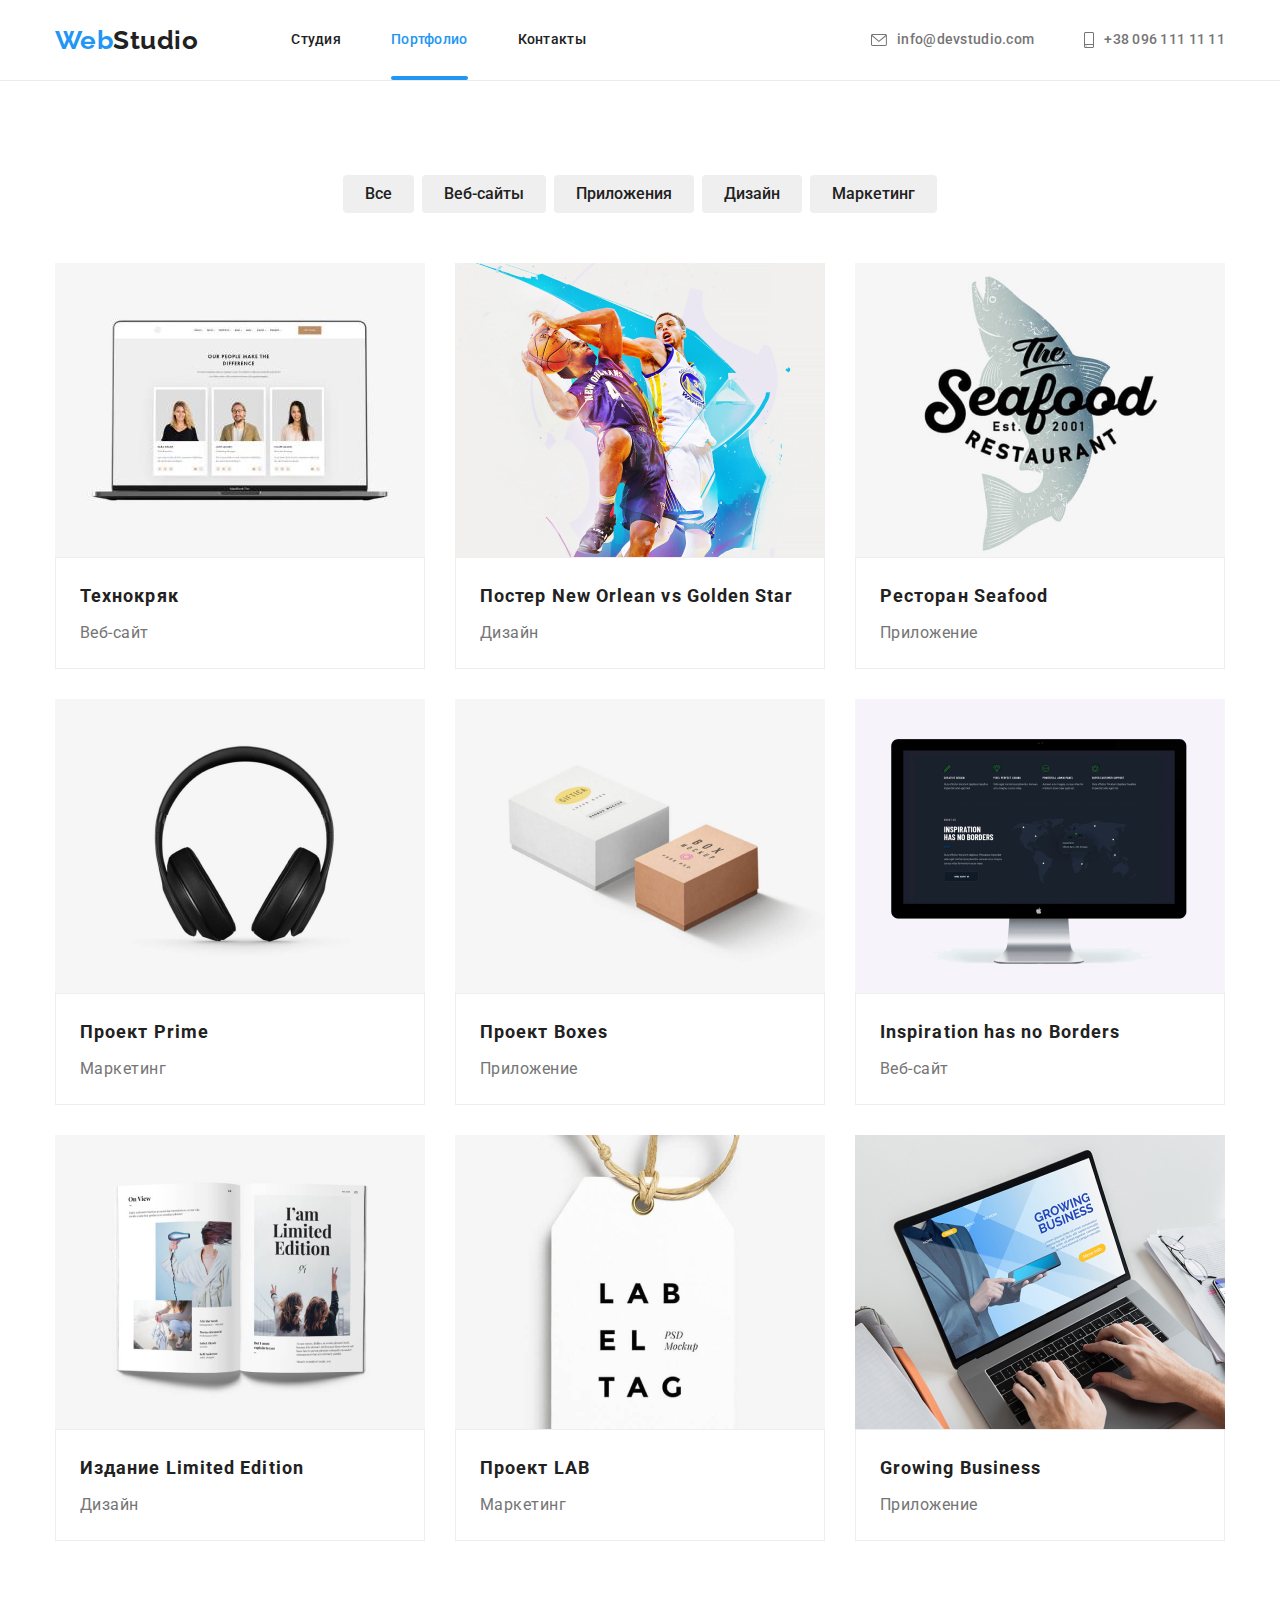
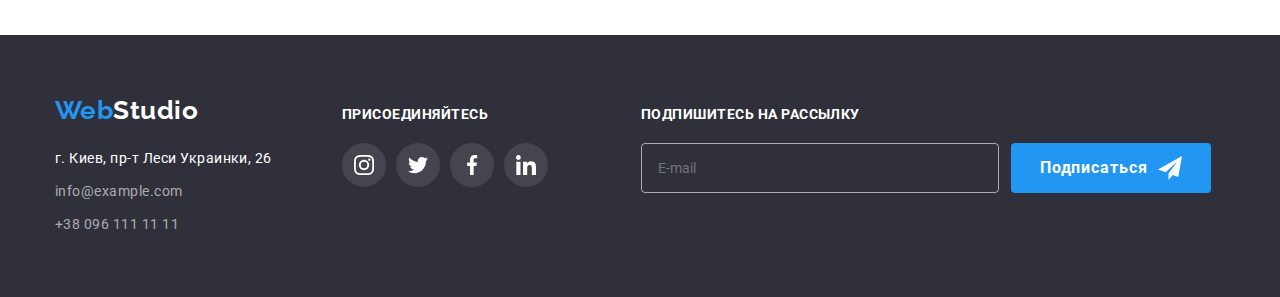
==== portfolio.html @ 16ad48b6 "Initial commit" ====
<!DOCTYPE html>
<html lang="ru">
  <head>
    <meta charset="UTF-8" />
    <meta http-equiv="X-UA-Compatible" content="IE=edge" />
    <meta name="viewport" content="width=device-width, initial-scale=1.0" />
    <link rel="preconnect" href="https://fonts.googleapis.com" />
    <link rel="preconnect" href="https://fonts.gstatic.com" crossorigin />
    <link
      href="https://fonts.googleapis.com/css2?family=Raleway:wght@700&family=Roboto:wght@400;500;700;900&display=swap"
      rel="stylesheet"
    />
    <link
      rel="stylesheet"
      href="https://cdnjs.cloudflare.com/ajax/libs/modern-normalize/1.1.0/modern-normalize.css"
    />
    <link rel="stylesheet" href="./css/styles.css" />
    <title>WebStudio</title>
  </head>
  <body>
    <!-- Шапка -->
    <header class="nav-menu">
      <div class="container main-nav">
        <nav class="main-nav">
          <a class="logo" href="./index.html"><span class="logo-sec">Web</span>Studio</a>
          <ul class="list nav-list">
            <li class="item">
              <a class="nav-link" href="./index.html">Студия</a>
            </li>
            <li class="item">
              <a class="nav-link current" href="./portfolio.html"> Портфолио</a>
            </li>
            <li class="item">
              <a class="nav-link" href="">Контакты</a>
            </li>
          </ul>
        </nav>
        <ul class="list contact-list">
          <li class="contact-list-item">
            <a class="nav-contact" href="mailto:info@devstudio.com">
              <svg class="icon-mail" width="16px" height="12px">
                <use href="./images/icons.svg#icon-envelope"></use>
              </svg>
              info@devstudio.com</a
            >
          </li>
          <li class="contact-list-item">
            <a class="nav-contact" href="tel:+380961111111">
              <svg class="icon-phone" width="10px" height="16px">
                <use href="./images/icons.svg#icon-smartphone"></use>
              </svg>
              +38 096 111 11 11</a
            >
          </li>
        </ul>
      </div>
    </header>
    <!-- Контент страницы -->
    <main>
      <section class="filter section">
        <div class="container">
          <!-- Спрятать заголовок -->
          <h1 class="visually-hidden">Фильтры</h1>
          <ul class="list filter-list">
            <li class="filter-list-item">
              <button class="filter-button" type="button">Все</button>
            </li>
            <li class="filter-list-item">
              <button class="filter-button" type="button">Веб-сайты</button>
            </li>
            <li class="filter-list-item">
              <button class="filter-button" type="button">Приложения</button>
            </li>
            <li class="filter-list-item">
              <button class="filter-button" type="button">Дизайн</button>
            </li>
            <li class="filter-list-item">
              <button class="filter-button" type="button">Маркетинг</button>
            </li>
          </ul>
          <ul class="list proj-list">
            <li class="proj-list-item">
              <a href="" class="project-link">
                <div class="proj-pic-box">
                  <img
                    class="proj-list-pic"
                    src="./images/portfolio1.jpg"
                    alt="Технокряк"
                    width="370px"
                  />
                  <p class="proj-pic-overlay">
                    Ресурс предлагает комплексные предложения с разным уровнем функционала и
                    сервисов. Все это позволит посетителю получить исчерпывающие сведения о компании
                    или частном лице.
                  </p>
                </div>
                <div class="proj-desc">
                  <h2 class="proj-title">Технокряк</h2>
                  <p class="proj-list-text">Веб-сайт</p>
                </div>
              </a>
            </li>
            <li class="proj-list-item">
              <a href="" class="project-link">
                <div class="proj-pic-box">
                  <img
                    class="proj-list-pic"
                    src="./images/portfolio2.jpg"
                    alt="Постер New Orlean vs Golden Star"
                    width="370"
                  />
                  <p class="proj-pic-overlay">
                    Ресурс предлагает комплексные предложения с разным уровнем функционала и
                    сервисов. Все это позволит посетителю получить исчерпывающие сведения о компании
                    или частном лице.
                  </p>
                </div>
                <div class="proj-desc">
                  <h2 class="proj-title">Постер New Orlean vs Golden Star</h2>
                  <p class="proj-list-text">Дизайн</p>
                </div>
              </a>
            </li>
            <li class="proj-list-item">
              <a href="" class="project-link">
                <div class="proj-pic-box">
                  <img
                    class="proj-list-pic"
                    src="./images/portfolio3.jpg"
                    alt="Ресторан Seafood"
                    width="370"
                  />
                  <p class="proj-pic-overlay">
                    Ресурс предлагает комплексные предложения с разным уровнем функционала и
                    сервисов. Все это позволит посетителю получить исчерпывающие сведения о компании
                    или частном лице.
                  </p>
                </div>
                <div class="proj-desc">
                  <h2 class="proj-title">Ресторан Seafood</h2>
                  <p class="proj-list-text">Приложение</p>
                </div>
              </a>
            </li>
            <li class="proj-list-item">
              <a href="" class="project-link">
                <div class="proj-pic-box">
                  <img
                    class="proj-list-pic"
                    src="./images/portfolio4.jpg"
                    alt="Проект Prime"
                    width="370"
                  />
                  <p class="proj-pic-overlay">
                    Ресурс предлагает комплексные предложения с разным уровнем функционала и
                    сервисов. Все это позволит посетителю получить исчерпывающие сведения о компании
                    или частном лице.
                  </p>
                </div>
                <div class="proj-desc">
                  <h2 class="proj-title">Проект Prime</h2>
                  <p class="proj-list-text">Маркетинг</p>
                </div>
              </a>
            </li>
            <li class="proj-list-item">
              <a href="" class="project-link">
                <div class="proj-pic-box">
                  <img
                    class="proj-list-pic"
                    src="./images/portfolio5.jpg"
                    alt="Проект Boxes"
                    width="370"
                  />
                  <p class="proj-pic-overlay">
                    Ресурс предлагает комплексные предложения с разным уровнем функционала и
                    сервисов. Все это позволит посетителю получить исчерпывающие сведения о компании
                    или частном лице.
                  </p>
                </div>
                <div class="proj-desc">
                  <h2 class="proj-title">Проект Boxes</h2>
                  <p class="proj-list-text">Приложение</p>
                </div>
              </a>
            </li>
            <li class="proj-list-item">
              <a href="" class="project-link">
                <div class="proj-pic-box">
                  <img
                    class="proj-list-pic"
                    src="./images/portfolio6.jpg"
                    alt="Inspiration has no Borders"
                    width="370"
                  />
                  <p class="proj-pic-overlay">
                    Ресурс предлагает комплексные предложения с разным уровнем функционала и
                    сервисов. Все это позволит посетителю получить исчерпывающие сведения о компании
                    или частном лице.
                  </p>
                </div>
                <div class="proj-desc">
                  <h2 class="proj-title">Inspiration has no Borders</h2>
                  <p class="proj-list-text">Веб-сайт</p>
                </div>
              </a>
            </li>
            <li class="proj-list-item">
              <a href="" class="project-link">
                <div class="proj-pic-box">
                  <img
                    class="proj-list-pic"
                    src="./images/portfolio7.jpg"
                    alt="Издание Limited Edition"
                    width="370"
                  />
                  <p class="proj-pic-overlay">
                    Ресурс предлагает комплексные предложения с разным уровнем функционала и
                    сервисов. Все это позволит посетителю получить исчерпывающие сведения о компании
                    или частном лице.
                  </p>
                </div>
                <div class="proj-desc">
                  <h2 class="proj-title">Издание Limited Edition</h2>
                  <p class="proj-list-text">Дизайн</p>
                </div>
              </a>
            </li>
            <li class="proj-list-item">
              <a href="" class="project-link">
                <div class="proj-pic-box">
                  <img
                    class="proj-list-pic"
                    src="./images/portfolio8.jpg"
                    alt="Проект LAB"
                    width="370"
                  />
                  <p class="proj-pic-overlay">
                    Ресурс предлагает комплексные предложения с разным уровнем функционала и
                    сервисов. Все это позволит посетителю получить исчерпывающие сведения о компании
                    или частном лице.
                  </p>
                </div>
                <div class="proj-desc">
                  <h2 class="proj-title">Проект LAB</h2>
                  <p class="proj-list-text">Маркетинг</p>
                </div>
              </a>
            </li>
            <li class="proj-list-item">
              <a href="" class="project-link">
                <div class="proj-pic-box">
                  <img
                    class="proj-list-pic"
                    src="./images/portfolio9.jpg"
                    alt="Growing Business"
                    width="370"
                  />
                  <p class="proj-pic-overlay">
                    Ресурс предлагает комплексные предложения с разным уровнем функционала и
                    сервисов. Все это позволит посетителю получить исчерпывающие сведения о компании
                    или частном лице.
                  </p>
                </div>
                <div class="proj-desc">
                  <h2 class="proj-title">Growing Business</h2>
                  <p class="proj-list-text">Приложение</p>
                </div>
              </a>
            </li>
          </ul>
        </div>
      </section>
    </main>
    <!-- Футер -->
    <footer class="foot">
      <div class="container footer-container">
        <div class="footer-addr-box">
          <div class="footer-logo">
            <a class="logo logo-foot" href="./index.html"
              ><span class="logo-sec">Web</span>Studio</a
            >
          </div>
          <address>
            <ul class="list">
              <li class="footer-list-item">
                <a
                  class="footer-addr"
                  href="https://goo.gl/maps/4BTvtgbMAKysec8t8"
                  target="_blank"
                  rel="noopener noreferrer"
                  >г. Киев, пр-т Леси Украинки, 26
                </a>
              </li>
              <li class="footer-list-item">
                <a class="footer-cont" href="mailto:info@example.com">info@example.com</a>
              </li>
              <li class="footer-list-item">
                <a class="footer-cont" href="tel:+380961111111">+38 096 111 11 11</a>
              </li>
            </ul>
          </address>
        </div>
        <div class="footer-soc-list">
          <h3 class="footer-soc-title">присоединяйтесь</h3>
          <ul class="list foot-socials-list">
            <li class="foot-socials-list-item">
              <a class="foot-socials-link" href="https://www.instagram.com/">
                <svg class="foot-socials-logo">
                  <use href="./images/icons.svg#icon-instagram"></use>
                </svg>
              </a>
            </li>
            <li class="foot-socials-list-item">
              <a class="foot-socials-link" href="https://twitter.com/">
                <svg class="foot-socials-logo">
                  <use href="./images/icons.svg#icon-twitter"></use>
                </svg>
              </a>
            </li>
            <li class="foot-socials-list-item">
              <a class="foot-socials-link" href="https://www.facebook.com/">
                <svg class="foot-socials-logo">
                  <use href="./images/icons.svg#icon-facebook"></use>
                </svg>
              </a>
            </li>
            <li class="foot-socials-list-item">
              <a class="foot-socials-link" href="https://www.linkedin.com/">
                <svg class="foot-socials-logo">
                  <use href="./images/icons.svg#icon-linkedin"></use>
                </svg>
              </a>
            </li>
          </ul>
        </div>
        <div>
          <h3 class="footer-soc-title">Подпишитесь на рассылку</h3>
          <div class="subscribe-box">
            <form class="subscribe-form" autocomplete="off">
              <label class="" for="sub-mail"></label>
              <span class="subscribe-input-box">
                <input
                  class="subscribe-input"
                  type="email"
                  name="sub-mail"
                  id="sub-mail"
                  placeholder="E-mail"
                />
              </span>

              <button class="sub-button" type="button">
                Подписаться
                <svg class="subscribe-icon" width="24px" height="24px">
                  <use href="./images/icons.svg#icon-send"></use>
                </svg>
              </button>
            </form>
          </div>
        </div>
      </div>
    </footer>
  </body>
</html>
---- css/styles.css ----
/* 
Основной цвет текста - #212121;
Вторичный цвет текста - #757575;
Цвет меню вторичный - #2196F3;
Главный заголовок - #FFFFFF;
Шрифты - Raleway 700;  Roboto 400,500,700,900; 
Тайминг анимаций - cubic-bezier(0.4, 0, 0.2, 1)
 */
*,
*::before,
*::after {
  box-sizing: border-box;
}
:root {
  --color-main: #212121;
  --color-secondary: #757575;
  --menu-main-color: #212121;
  --menu-sec-color: #2196f3;
  --accent-text: #ffffff;
  --foot-cont: rgba(255, 255, 255, 0.6);
  --bg-nav: #ffffff;
  --bg-focus: #2f303a;
  --bg-main: #ffffff;
  --bg-sec: #f5f4fa;
  --bg-button: #2196f3;
  --soc-main-color: #afb1b8;
  --timing: cubic-bezier(0.4, 0, 0.2, 1);
}
body {
  font-family: 'Roboto', sans-serif;
  letter-spacing: 0.03em;
  background-color: var(--bg-main);
  color: var(--color-secondary);
  padding-bottom: 0;
}
h1,
h2,
h3,
h4,
h5,
h6,
p,
ul {
  padding: 0px;
  margin: 0px;
}
img {
  display: block;
  max-width: 100%;
  height: auto;
}
.visually-hidden {
  position: absolute;
  width: 1px;
  height: 1px;
  margin: -1px;
  border: 0;
  padding: 0;

  white-space: nowrap;
  clip-path: inset(100%);
  clip: rect(0 0 0 0);
  overflow: hidden;
}
.container {
  margin-left: auto;
  margin-right: auto;
  width: 1200px;
  padding-left: 15px;
  padding-right: 15px;
}
.section {
  margin: 0;
  padding-top: 94px;
  padding-bottom: 94px;
}
.list {
  list-style: none;
  padding: 0;
  margin: 0;
}
.center {
  display: flex;
  justify-content: center;
  align-items: center;
}
/* Лого */
.logo {
  padding-top: 24px;
  padding-bottom: 24px;
  margin-right: 93px;

  font-family: 'Raleway', sans-serif;
  color: var(--menu-main-color);
  font-weight: 700;
  font-size: 26px;
  line-height: 1.19;
  text-decoration: none;
}
.logo-sec {
  color: var(--menu-sec-color);
}
.logo-foot {
  margin-right: 0;
  color: var(--accent-text);
}
/* Меню */
.nav-menu {
  border-bottom: 1px solid #ececec;
}
.main-nav {
  display: flex;
  align-items: center;
}
.nav-link {
  display: block;
  padding-top: 32px;
  padding-bottom: 32px;
  color: var(--menu-main-color);
  font-weight: 500;
  font-size: 14px;
  line-height: 1.14;
  letter-spacing: 0.02em;
  text-decoration: none;
  transition-property: color;
  transition-duration: 250ms;
  transition-timing-function: var(--timing);
}
.nav-link:hover,
.nav-link:focus {
  color: var(--menu-sec-color);
}
.nav-list {
  display: flex;
}
.nav-list .item {
  display: block;
}
.nav-list .item:not(:last-child) {
  margin-right: 50px;
}
.nav-contact {
  display: flex;
  align-items: center;
  padding-top: 32px;
  padding-bottom: 32px;
  font-weight: 500;
  font-size: 14px;
  line-height: 1.14;
  letter-spacing: 0.02em;
  text-decoration: none;
  color: var(--color-secondary);
  fill: var(--color-secondary);
  transition-property: color, fill;
  transition-duration: 250ms;
  transition-timing-function: var(--timing);
}
.nav-contact:hover,
.nav-contact:focus {
  color: var(--menu-sec-color);
  fill: var(--menu-sec-color);
}
.contact-list {
  display: flex;
  margin-left: auto;
}
.contact-list-item {
  display: flex;
}
.contact-list-item:not(:last-child) {
  margin-right: 50px;
  margin-left: 0px;
}
.current {
  position: relative;
  color: var(--menu-sec-color);
}

.current::after {
  content: '';
  display: block;
  position: absolute;
  bottom: 0%;
  width: 100%;
  height: 4px;
  background-color: var(--menu-sec-color);
  border-radius: 2px;
}
/* ИКОНКИ МЕНЮ */
.icon-mail {
  margin-right: 10px;
  /* fill: currentColor; */
}
.icon-phone {
  margin-right: 10px;
}

/* Секция HERO */
.hero {
  position: relative;
  padding-top: 200px;
  padding-bottom: 200px;
  margin-left: auto;
  margin-right: auto;
  background-color: var(--bg-focus);
  background-image: linear-gradient(to right, rgba(47, 48, 58, 0.4), rgba(47, 48, 58, 0.4)),
    url(../images/hero-bg.jpg);
  background-repeat: no-repeat;
  background-position: center;
  background-size: cover;
  max-width: 1600px;
}

.hero-header {
  margin-top: 0px;
  margin-bottom: 30px;
  color: var(--accent-text);
  font-weight: 900;
  font-size: 44px;
  line-height: 1.36;
  text-align: center;
  letter-spacing: 0.06em;
  text-transform: uppercase;
}
.hero-button {
  margin-left: auto;
  margin-right: auto;
  min-width: 200px;
  padding: 10px 32px;
  font-family: inherit;
  color: var(--accent-text);
  background-color: var(--bg-button);
  font-weight: 700;
  font-size: 16px;
  line-height: 1.88;
  text-align: center;
  letter-spacing: 0.06em;
  cursor: pointer;
  box-shadow: 0px 4px 4px rgba(0, 0, 0, 0.15);
  border: transparent;
  border-radius: 4px;
}

.backdrop {
  position: fixed;
  top: 0;
  left: 0;
  width: 100%;
  height: 100%;

  background: rgba(0, 0, 0, 0.2);
  opacity: 1;
  transition: opacity 250ms var(--timing);
}
.backdrop.is-hidden {
  opacity: 0;
  /* visibility: hidden; */
  pointer-events: none;
}
.backdrop.is-hidden .modal {
  left: 50%;
  top: 50%;
  transform: translate(-50%, -50%) scale(0.9);
}
.modal {
  /* display: flex; */
  position: absolute;
  left: 50%;
  top: 50%;
  transform: translate(-50%, -50%) scale(1);
  transition: transform 250ms var(--timing);
  padding: 40px;
  z-index: 999;
  width: 528px;
  min-height: 581px;
  background-color: var(--bg-main);
  border-radius: 4px;
  box-shadow: 0px 2px 1px rgba(0, 0, 0, 0.2), 0px 1px 1px rgba(0, 0, 0, 0.14),
    0px 1px 3px rgba(0, 0, 0, 0.12);
}
.modal .btn-close {
  position: absolute;
  top: 8px;
  right: 8px;
  display: flex;
  width: 30px;
  height: 30px;
  justify-content: center;
  align-items: center;
  fill: #000000;
  border: 1px Solid rgba(0, 0, 0, 0.1);
  border-radius: 50%;
  cursor: pointer;
  background-color: var(--bg-main);
  transition: fill 250ms var(--timing);
}
.modal .btn-close:hover,
.modal .btn-close:focus {
  fill: var(--menu-sec-color);
}
.modal h3 {
  margin-bottom: 12px;
  font-style: bold;
  font-size: 20px;
  line-height: 1.15;
  text-align: center;
  letter-spacing: 0.03em;
  color: var(--color-main);
}
/* ФОРМА */
.form-box {
  display: flex;
  flex-direction: column;
  gap: 4px;
  margin-bottom: 10px;
}
.agreement-box {
  margin-bottom: 30px;
}
.form-input {
  padding-left: 42px;
  padding-bottom: 12px;
  padding-top: 12px;
  width: 100%;

  font-size: 12px;
  line-height: 1.17;
  letter-spacing: 0.01em;
  border: 1px solid rgba(33, 33, 33, 0.2);
  fill: var(--color-main);
  border-radius: 4px;
  transition: border 250ms var(--timing);
}
.form-textarea {
  min-height: 120px;
}
.form-input:hover,
.form-input:focus {
  border: 1px solid var(--menu-sec-color);
  outline: none;
}
.form-input:hover + .form-icon,
.form-input:focus + .form-icon {
  fill: var(--menu-sec-color);
}
.form-box textarea {
  resize: none;
  padding: 12px 16px;
}
.form-name {
  font-size: 12px;
  line-height: 1.17;
  letter-spacing: 0.01em;
  color: var(--color-secondary);
}
.form-input-box {
  position: relative;
}
.form-icon {
  display: block;
  position: absolute;
  left: 12px;
  top: 50%;
  transform: translateY(-50%);
  fill: var(--color-main);
  transition: fill 250ms var(--timing);
}
.form-agreement {
  font-size: 14px;
  line-height: 1.71;
  color: var(--color-secondary);
}
.form-agreement a {
  color: var(--menu-sec-color);
}
.label-check {
  display: flex;
  align-items: center;
  justify-content: center;
  gap: 7px;
}
.icon-check {
  display: inline-flex;
  justify-content: center;
  align-items: center;
  width: 15px;
  height: 15px;
  outline: 2px solid var(--color-main);
  outline-offset: -2px;
  background-color: var(--bg-main);
  fill: transparent;

  border-radius: 2px;
}
.form-checkbox:checked + .icon-check {
  outline: 2px solid var(--bg-button);
  outline-offset: -2px;
  background-color: var(--bg-button);
  fill: var(--accent-text);
}
/* Секция FEATURES */
.features {
  padding-bottom: 47px;
}
.features-header {
  margin-bottom: 10px;
  color: var(--color-main);
  font-weight: 700;
  font-size: 14px;
  line-height: 1.14;
  text-transform: uppercase;
}
.features-text {
  font-size: 14px;
  line-height: 1.71;
}
.features-list-item:not(:last-child) {
  margin-right: 30px;
}
.features-container {
  display: flex;
  align-items: center;
  justify-content: center;
  width: 270px;
  height: 120px;
  margin-bottom: 30px;
  background-color: var(--bg-sec);
}
.features-icon {
  width: 70px;
  height: 70px;
}
/* Секция WORK */
.work {
  padding-top: 47px;
}
.work-title {
  margin-bottom: 50px;
}
.work-pic,
.team-pic {
  display: block;
}
.features-list,
.work-list,
.team-list {
  display: flex;
}
.title {
  color: var(--color-main);
  font-weight: 700;
  font-size: 36px;
  line-height: 1.17;
  text-align: center;
}
.work-list-item {
  position: relative;
}
.work-list-item:not(:last-child) {
  margin-right: 30px;
}
.work-text {
  display: inline-block;
  position: absolute;
  bottom: 0%;
  width: 100%;
  padding-bottom: 27px;
  padding-top: 27px;
  font-weight: 700;
  font-size: 14px;
  line-height: 1.14;
  text-align: center;
  text-transform: uppercase;
  color: var(--accent-text);
  background-color: rgba(47, 48, 58, 0.8);
}
/* Секция TEAM */
.team {
  background-color: var(--bg-sec);
}
.team-title {
  margin-bottom: 50px;
}
.team-list-title {
  margin-bottom: 10px;
  color: var(--color-main);
  font-weight: 500;
  font-size: 16px;
  line-height: 1.19;
  text-align: center;
}
.team-list-item {
  min-height: 368px;
  background-color: var(--bg-main);
  box-shadow: 0px 1px 3px rgba(0, 0, 0, 0.12), 0px 1px 1px rgba(0, 0, 0, 0.14),
    0px 2px 1px rgba(0, 0, 0, 0.2);
  border-radius: 0px 0px 4px 4px;
}
.team-list-item:not(:last-child) {
  margin-right: 30px;
}
.team-desc {
  padding-top: 30px;
  padding-bottom: 30px;
}
.team-text {
  font-size: 16px;
  line-height: 1.19;
  text-align: center;
}
.test {
  display: flex;
  margin: 0;
  padding: 0;
}
/* Соцсети */
.socials-list {
  display: flex;
  justify-content: center;
  margin-top: 16px;
  margin-bottom: 0;
  padding: 0;
}
.socials-link {
  display: flex;
  width: 44px;
  height: 44px;
  border-radius: 50%;
  align-items: center;
  justify-content: center;
  fill: var(--soc-main-color);
  transition: fill 250ms var(--timing), background-color 250ms var(--timing);
}
.socials-link:hover,
.socials-link:focus {
  background-color: var(--bg-button);
  fill: var(--accent-text);
}
.socials-list-item {
  display: flex;
  margin: 0;
  padding: 0;
}
.socials-list-item:not(:last-child) {
  margin-right: 10px;
}
.socials-logo {
  display: block;
  width: 20px;
  height: 20px;
}

/* Секция CLIENTS */
.clients-title {
  margin-bottom: 50px;
}
.clients-list {
  display: flex;
  gap: 30px;
}
.clients-container {
  display: flex;
  align-items: center;
  justify-content: center;
  width: 170px;
  height: 92px;
  border: 1px solid #afb1b8;
  border-radius: 4px;
  fill: var(--soc-main-color);
  transition: fill 250ms var(--timing), border 250ms var(--timing);
}
.clients-container:hover,
.clients-container:focus {
  border: 1px solid var(--menu-sec-color);
  fill: var(--menu-sec-color);
}
.clients-icon {
  width: 106px;
  height: 60px;
}
/* Футер */
.foot {
  padding-top: 60px;
  padding-bottom: 60px;
  background-color: var(--bg-focus);
  font-size: 14px;
  line-height: 1.71;
}
.footer-addr {
  color: var(--accent-text);
  font-style: normal;
  text-decoration: none;
  transition: color 250ms var(--timing);
}
.footer-cont {
  color: var(--foot-cont);
  font-style: normal;
  text-decoration: none;
  transition: color 250ms var(--timing);
}
.footer-addr:hover,
.footer-addr:focus,
.footer-cont:hover,
.footer-cont:focus {
  color: var(--menu-sec-color);
}
.footer-logo {
  margin-bottom: 20px;
}
.footer-list-item:not(:last-child) {
  margin-bottom: 9px;
}
.footer-container {
  display: flex;
}
.footer-addr-box {
  margin-right: 70px;
}
.footer-soc-list {
  margin-right: 93px;
}
.footer-soc-title {
  margin-top: 12px;
  font-weight: 700;
  font-size: 14px;
  line-height: 1.14;
  text-transform: uppercase;
  color: #ffffff;
}
/* Соцсети ФУТЕР */
.foot-socials-list {
  display: flex;
  justify-content: center;
  margin-top: 20px;
  margin-bottom: 0;
  padding: 0;
}
.foot-socials-list-item {
  margin-bottom: 30;
  padding: 0;
}
.foot-socials-list-item:not(:last-child) {
  margin-right: 10px;
}
.foot-socials-link {
  display: flex;
  fill: var(--accent-text);
  width: 44px;
  height: 44px;
  border-radius: 50%;
  align-items: center;
  justify-content: center;
  background-color: rgba(255, 255, 255, 0.1);
  transition: fill 250ms var(--timing), background-color 250ms var(--timing);
}
.foot-socials-link:hover,
.foot-socials-link:focus {
  background-color: var(--bg-button);
  fill: var(--accent-text);
}
.foot-socials-logo {
  width: 20px;
  height: 20px;
}
.subscribe-form {
  display: flex;
  align-items: center;
  justify-content: center;
  margin-top: 20px;
}

.subscribe-input {
  width: 358px;
  height: 50px;
  padding-left: 16px;
  line-height: 1.25;
  color: rgba(255, 255, 255, 0.6);
  background-color: transparent;
  border: 1px solid rgba(255, 255, 255, 0.6);
  border-radius: 4px;
  margin-right: 12px;
  transition: border 250ms var(--timing);
}
.subscribe-input:hover,
.subscribe-input:focus {
  border: 1px solid var(--menu-sec-color);
  outline: none;
  color: var(--accent-text);
}
.sub-button {
  display: inline-flex;
  align-items: center;
  justify-content: center;
  min-width: 200px;
  min-height: 50px;
  padding: 0;
  font-family: inherit;
  color: var(--accent-text);
  background-color: var(--bg-button);
  font-weight: 700;
  font-size: 16px;
  line-height: 1.88;
  text-align: center;
  letter-spacing: 0.06em;
  cursor: pointer;
  /* box-shadow: 0px 4px 4px rgba(0, 0, 0, 0.15); */
  border: transparent;
  border-radius: 4px;
}
.subscribe-icon {
  margin-left: 10px;
  fill: var(--bg-nav);
}

/* ПОРТФОЛИО - Фильтр */
.filter-list {
  display: flex;
  margin-bottom: 50px;
  align-items: center;
  justify-content: center;
  padding-left: auto;
  padding-right: auto;
}
.filter-list-item:not(:last-child) {
  margin-right: 8px;
}
.filter-button {
  padding: 6px 22px;
  font-family: inherit;
  color: var(--color-main);
  font-weight: 500;
  font-size: 16px;
  line-height: 1.62;
  text-align: center;
  cursor: pointer;
  border-radius: 4px;
  border: 0;
  transition-property: color, background-color, box-shadow;
  transition-duration: 250ms;
  transition-timing-function: var(--timing);
  transition-delay: 0ms;
}
.filter-button:hover,
.filter-button:focus {
  color: var(--accent-text);
  background-color: var(--bg-button);
  box-shadow: 0px 3px 1px rgba(0, 0, 0, 0.1), 0px 1px 2px rgba(0, 0, 0, 0.08),
    0px 2px 2px rgba(0, 0, 0, 0.12);
}
/* ПОРТФОЛИО - Проекты */
.project-link {
  color: var(--color-secondary);
  font-size: 16px;
  line-height: 1.88;
  text-decoration: none;
}
.proj-desc {
  padding: 20px 24px;
  border: 1px solid #eeeeee;
}
.proj-title {
  margin-bottom: 4px;
  color: var(--color-main);
  font-weight: 700;
  font-size: 18px;
  line-height: 2;
  letter-spacing: 0.06em;
}
.proj-list {
  display: flex;
  flex-wrap: wrap;
  gap: 30px;
}
.proj-list-item {
  background: #ffffff;
  transition-property: box-shadow;
  transition-duration: 250ms;
  transition-timing-function: var(--timing);
  transition-delay: 0;
}
.proj-list-item:hover,
.proj-list-item:focus {
  box-shadow: 0px 1px 1px rgba(0, 0, 0, 0.12), 0px 4px 4px rgba(0, 0, 0, 0.06),
    1px 4px 6px rgba(0, 0, 0, 0.16);
}
.proj-list-pic {
  display: block;
}

.proj-pic-box {
  position: relative;
  overflow: hidden;
}
.proj-pic-overlay {
  display: inline-block;
  position: absolute;
  top: 0;
  left: 0;
  width: 100%;
  height: 100%;
  padding-right: 24px;
  padding-left: 24px;
  padding-top: 63px;

  font-size: 18px;
  line-height: 1.56;
  color: var(--accent-text);
  background: rgba(33, 150, 243, 0.9);
  transform: translateY(100%);
  opacity: 0;
  transition: transform 250ms var(--timing), opacity 250ms var(--timing);
}
.project-link:hover .proj-pic-overlay {
  transform: translateY(0);
  opacity: 1;
}
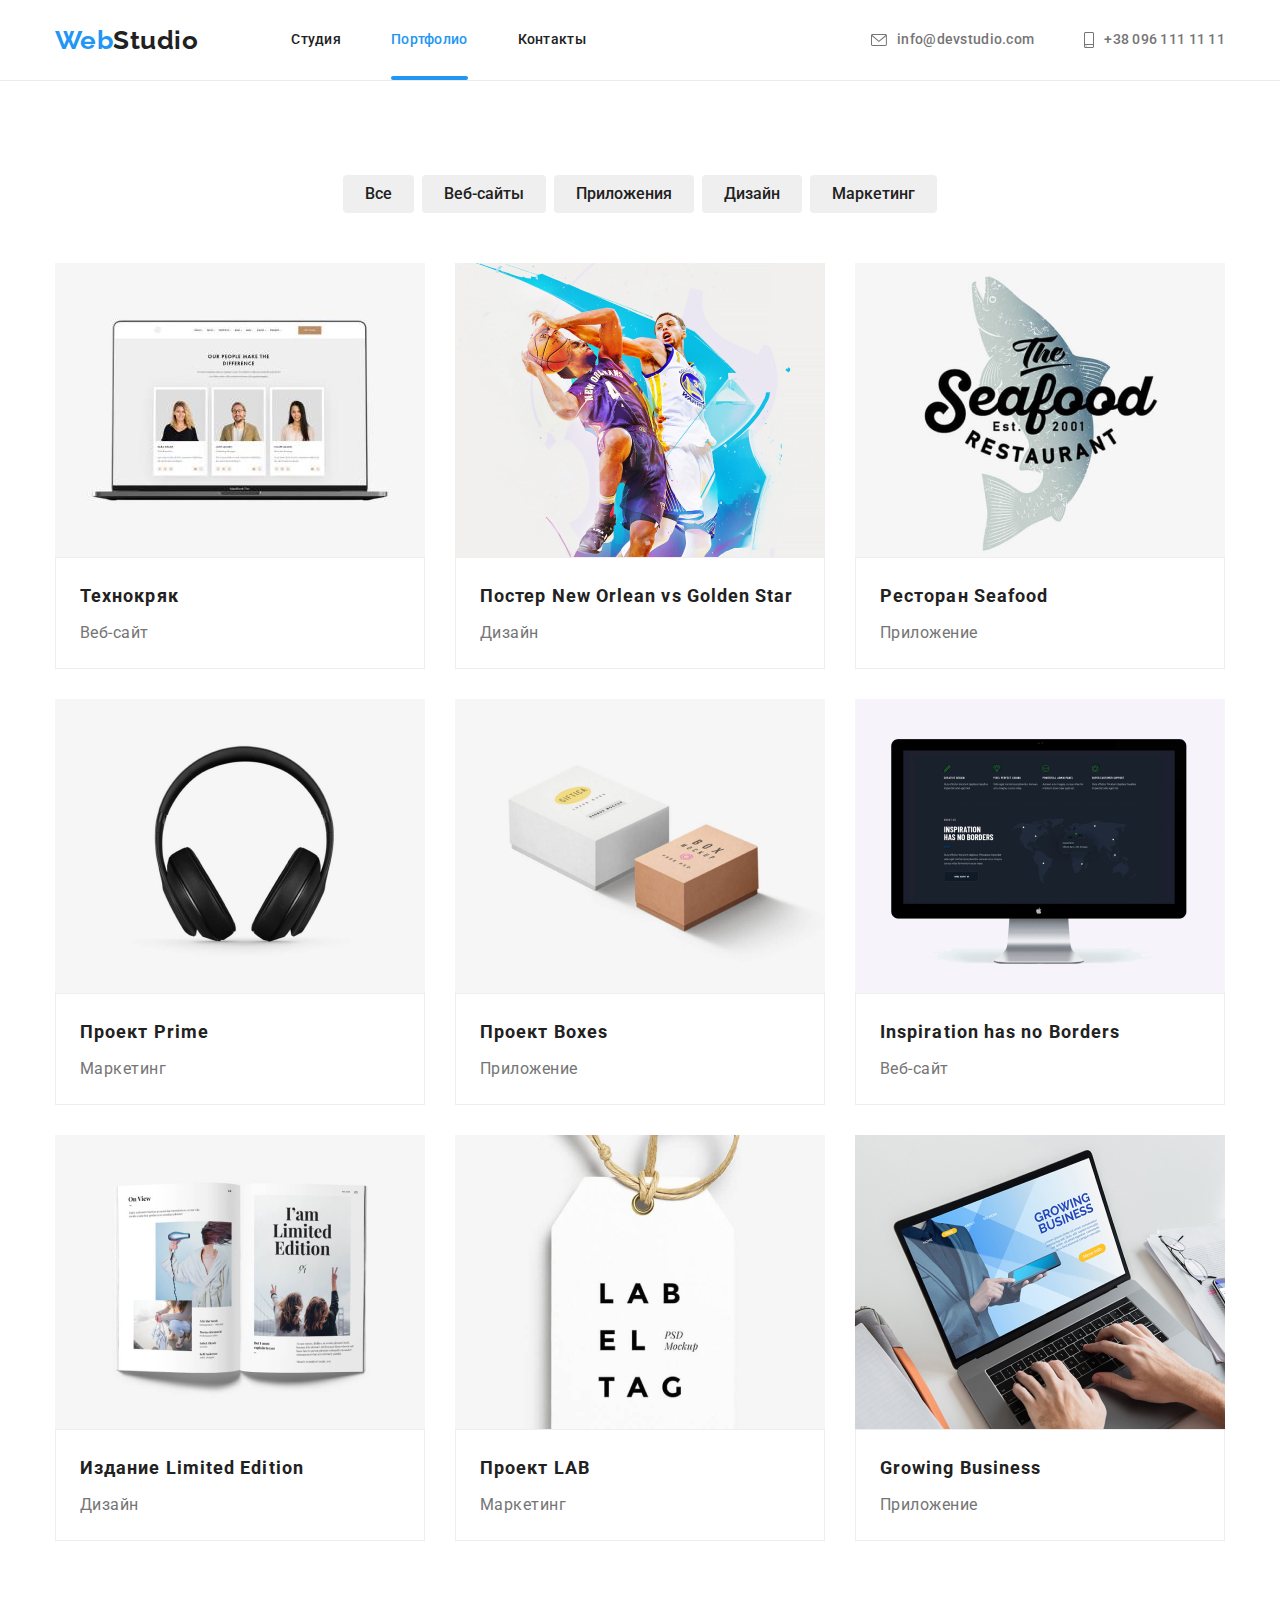
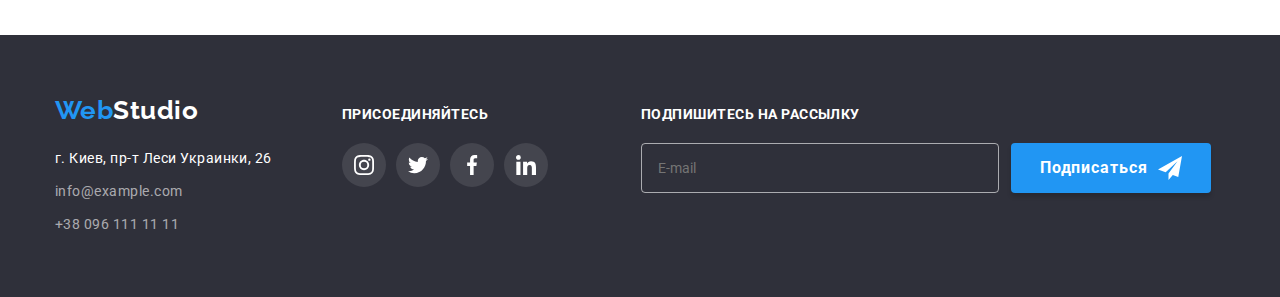
==== commit d8b77502: "+ BEM" ====
--- a/portfolio.html
+++ b/portfolio.html
@@ -20,32 +20,32 @@
   <body>
     <!-- Шапка -->
     <header class="nav-menu">
-      <div class="container main-nav">
+      <div class="container center">
         <nav class="main-nav">
-          <a class="logo" href="./index.html"><span class="logo-sec">Web</span>Studio</a>
+          <a class="logo" href="./index.html"><span class="logo__accent">Web</span>Studio</a>
           <ul class="list nav-list">
-            <li class="item">
-              <a class="nav-link" href="./index.html">Студия</a>
-            </li>
-            <li class="item">
-              <a class="nav-link current" href="./portfolio.html"> Портфолио</a>
-            </li>
-            <li class="item">
-              <a class="nav-link" href="">Контакты</a>
+            <li class="nav-list__item">
+              <a class="nav-list__link" href="./index.html">Студия</a>
+            </li>
+            <li class="nav-list__item">
+              <a class="nav-list__link current" href="./portfolio.html">Портфолио</a>
+            </li>
+            <li class="nav-list__item">
+              <a class="nav-list__link" href="">Контакты</a>
             </li>
           </ul>
         </nav>
         <ul class="list contact-list">
-          <li class="contact-list-item">
-            <a class="nav-contact" href="mailto:info@devstudio.com">
+          <li class="contact-list__item">
+            <a class="contact-list__link" href="mailto:info@devstudio.com">
               <svg class="icon-mail" width="16px" height="12px">
                 <use href="./images/icons.svg#icon-envelope"></use>
               </svg>
               info@devstudio.com</a
             >
           </li>
-          <li class="contact-list-item">
-            <a class="nav-contact" href="tel:+380961111111">
+          <li class="contact-list__item">
+            <a class="contact-list__link" href="tel:+380961111111">
               <svg class="icon-phone" width="10px" height="16px">
                 <use href="./images/icons.svg#icon-smartphone"></use>
               </svg>
@@ -57,214 +57,173 @@
     </header>
     <!-- Контент страницы -->
     <main>
-      <section class="filter section">
+      <section class="section projects">
         <div class="container">
           <!-- Спрятать заголовок -->
           <h1 class="visually-hidden">Фильтры</h1>
           <ul class="list filter-list">
-            <li class="filter-list-item">
-              <button class="filter-button" type="button">Все</button>
-            </li>
-            <li class="filter-list-item">
-              <button class="filter-button" type="button">Веб-сайты</button>
-            </li>
-            <li class="filter-list-item">
-              <button class="filter-button" type="button">Приложения</button>
-            </li>
-            <li class="filter-list-item">
-              <button class="filter-button" type="button">Дизайн</button>
-            </li>
-            <li class="filter-list-item">
-              <button class="filter-button" type="button">Маркетинг</button>
+            <li class="filter-list__item">
+              <button class="filter-list__btn" type="button">Все</button>
+            </li>
+            <li class="filter-list__item">
+              <button class="filter-list__btn" type="button">Веб-сайты</button>
+            </li>
+            <li class="filter-list__item">
+              <button class="filter-list__btn" type="button">Приложения</button>
+            </li>
+            <li class="filter-list__item">
+              <button class="filter-list__btn" type="button">Дизайн</button>
+            </li>
+            <li class="filter-list__item">
+              <button class="filter-list__btn" type="button">Маркетинг</button>
             </li>
           </ul>
-          <ul class="list proj-list">
-            <li class="proj-list-item">
-              <a href="" class="project-link">
-                <div class="proj-pic-box">
+          <ul class="list projects-list">
+            <li class="projects-list__item">
+              <a href="" class="projects-list__link">
+                <div class="projects-list__pic-box">
+                  <img src="./images/portfolio1.jpg" alt="Технокряк" width="370px" />
+                  <p class="projects-list__overlay">
+                    Ресурс предлагает комплексные предложения с разным уровнем функционала и
+                    сервисов. Все это позволит посетителю получить исчерпывающие сведения о компании
+                    или частном лице.
+                  </p>
+                </div>
+                <div class="projects-list__desc">
+                  <h2 class="projects-list__title">Технокряк</h2>
+                  <p class="projects-list__text">Веб-сайт</p>
+                </div>
+              </a>
+            </li>
+            <li class="projects-list__item">
+              <a href="" class="projects-list__link">
+                <div class="projects-list__pic-box">
                   <img
-                    class="proj-list-pic"
-                    src="./images/portfolio1.jpg"
-                    alt="Технокряк"
-                    width="370px"
-                  />
-                  <p class="proj-pic-overlay">
-                    Ресурс предлагает комплексные предложения с разным уровнем функционала и
-                    сервисов. Все это позволит посетителю получить исчерпывающие сведения о компании
-                    или частном лице.
-                  </p>
-                </div>
-                <div class="proj-desc">
-                  <h2 class="proj-title">Технокряк</h2>
-                  <p class="proj-list-text">Веб-сайт</p>
-                </div>
-              </a>
-            </li>
-            <li class="proj-list-item">
-              <a href="" class="project-link">
-                <div class="proj-pic-box">
-                  <img
-                    class="proj-list-pic"
                     src="./images/portfolio2.jpg"
                     alt="Постер New Orlean vs Golden Star"
                     width="370"
                   />
-                  <p class="proj-pic-overlay">
-                    Ресурс предлагает комплексные предложения с разным уровнем функционала и
-                    сервисов. Все это позволит посетителю получить исчерпывающие сведения о компании
-                    или частном лице.
-                  </p>
-                </div>
-                <div class="proj-desc">
-                  <h2 class="proj-title">Постер New Orlean vs Golden Star</h2>
-                  <p class="proj-list-text">Дизайн</p>
-                </div>
-              </a>
-            </li>
-            <li class="proj-list-item">
-              <a href="" class="project-link">
-                <div class="proj-pic-box">
-                  <img
-                    class="proj-list-pic"
-                    src="./images/portfolio3.jpg"
-                    alt="Ресторан Seafood"
-                    width="370"
-                  />
-                  <p class="proj-pic-overlay">
-                    Ресурс предлагает комплексные предложения с разным уровнем функционала и
-                    сервисов. Все это позволит посетителю получить исчерпывающие сведения о компании
-                    или частном лице.
-                  </p>
-                </div>
-                <div class="proj-desc">
-                  <h2 class="proj-title">Ресторан Seafood</h2>
-                  <p class="proj-list-text">Приложение</p>
-                </div>
-              </a>
-            </li>
-            <li class="proj-list-item">
-              <a href="" class="project-link">
-                <div class="proj-pic-box">
-                  <img
-                    class="proj-list-pic"
-                    src="./images/portfolio4.jpg"
-                    alt="Проект Prime"
-                    width="370"
-                  />
-                  <p class="proj-pic-overlay">
-                    Ресурс предлагает комплексные предложения с разным уровнем функционала и
-                    сервисов. Все это позволит посетителю получить исчерпывающие сведения о компании
-                    или частном лице.
-                  </p>
-                </div>
-                <div class="proj-desc">
-                  <h2 class="proj-title">Проект Prime</h2>
-                  <p class="proj-list-text">Маркетинг</p>
-                </div>
-              </a>
-            </li>
-            <li class="proj-list-item">
-              <a href="" class="project-link">
-                <div class="proj-pic-box">
-                  <img
-                    class="proj-list-pic"
-                    src="./images/portfolio5.jpg"
-                    alt="Проект Boxes"
-                    width="370"
-                  />
-                  <p class="proj-pic-overlay">
-                    Ресурс предлагает комплексные предложения с разным уровнем функционала и
-                    сервисов. Все это позволит посетителю получить исчерпывающие сведения о компании
-                    или частном лице.
-                  </p>
-                </div>
-                <div class="proj-desc">
-                  <h2 class="proj-title">Проект Boxes</h2>
-                  <p class="proj-list-text">Приложение</p>
-                </div>
-              </a>
-            </li>
-            <li class="proj-list-item">
-              <a href="" class="project-link">
-                <div class="proj-pic-box">
-                  <img
-                    class="proj-list-pic"
-                    src="./images/portfolio6.jpg"
-                    alt="Inspiration has no Borders"
-                    width="370"
-                  />
-                  <p class="proj-pic-overlay">
-                    Ресурс предлагает комплексные предложения с разным уровнем функционала и
-                    сервисов. Все это позволит посетителю получить исчерпывающие сведения о компании
-                    или частном лице.
-                  </p>
-                </div>
-                <div class="proj-desc">
-                  <h2 class="proj-title">Inspiration has no Borders</h2>
-                  <p class="proj-list-text">Веб-сайт</p>
-                </div>
-              </a>
-            </li>
-            <li class="proj-list-item">
-              <a href="" class="project-link">
-                <div class="proj-pic-box">
-                  <img
-                    class="proj-list-pic"
-                    src="./images/portfolio7.jpg"
-                    alt="Издание Limited Edition"
-                    width="370"
-                  />
-                  <p class="proj-pic-overlay">
-                    Ресурс предлагает комплексные предложения с разным уровнем функционала и
-                    сервисов. Все это позволит посетителю получить исчерпывающие сведения о компании
-                    или частном лице.
-                  </p>
-                </div>
-                <div class="proj-desc">
-                  <h2 class="proj-title">Издание Limited Edition</h2>
-                  <p class="proj-list-text">Дизайн</p>
-                </div>
-              </a>
-            </li>
-            <li class="proj-list-item">
-              <a href="" class="project-link">
-                <div class="proj-pic-box">
-                  <img
-                    class="proj-list-pic"
-                    src="./images/portfolio8.jpg"
-                    alt="Проект LAB"
-                    width="370"
-                  />
-                  <p class="proj-pic-overlay">
-                    Ресурс предлагает комплексные предложения с разным уровнем функционала и
-                    сервисов. Все это позволит посетителю получить исчерпывающие сведения о компании
-                    или частном лице.
-                  </p>
-                </div>
-                <div class="proj-desc">
-                  <h2 class="proj-title">Проект LAB</h2>
-                  <p class="proj-list-text">Маркетинг</p>
-                </div>
-              </a>
-            </li>
-            <li class="proj-list-item">
-              <a href="" class="project-link">
-                <div class="proj-pic-box">
-                  <img
-                    class="proj-list-pic"
-                    src="./images/portfolio9.jpg"
-                    alt="Growing Business"
-                    width="370"
-                  />
-                  <p class="proj-pic-overlay">
-                    Ресурс предлагает комплексные предложения с разным уровнем функционала и
-                    сервисов. Все это позволит посетителю получить исчерпывающие сведения о компании
-                    или частном лице.
-                  </p>
-                </div>
-                <div class="proj-desc">
-                  <h2 class="proj-title">Growing Business</h2>
-                  <p class="proj-list-text">Приложение</p>
+                  <p class="projects-list__overlay">
+                    Ресурс предлагает комплексные предложения с разным уровнем функционала и
+                    сервисов. Все это позволит посетителю получить исчерпывающие сведения о компании
+                    или частном лице.
+                  </p>
+                </div>
+                <div class="projects-list__desc">
+                  <h2 class="projects-list__title">Постер New Orlean vs Golden Star</h2>
+                  <p class="projects-list__text">Дизайн</p>
+                </div>
+              </a>
+            </li>
+            <li class="projects-list__item">
+              <a href="" class="projects-list__link">
+                <div class="projects-list__pic-box">
+                  <img src="./images/portfolio3.jpg" alt="Ресторан Seafood" width="370" />
+                  <p class="projects-list__overlay">
+                    Ресурс предлагает комплексные предложения с разным уровнем функционала и
+                    сервисов. Все это позволит посетителю получить исчерпывающие сведения о компании
+                    или частном лице.
+                  </p>
+                </div>
+                <div class="projects-list__desc">
+                  <h2 class="projects-list__title">Ресторан Seafood</h2>
+                  <p class="projects-list__text">Приложение</p>
+                </div>
+              </a>
+            </li>
+            <li class="projects-list__item">
+              <a href="" class="projects-list__link">
+                <div class="projects-list__pic-box">
+                  <img src="./images/portfolio4.jpg" alt="Проект Prime" width="370" />
+                  <p class="projects-list__overlay">
+                    Ресурс предлагает комплексные предложения с разным уровнем функционала и
+                    сервисов. Все это позволит посетителю получить исчерпывающие сведения о компании
+                    или частном лице.
+                  </p>
+                </div>
+                <div class="projects-list__desc">
+                  <h2 class="projects-list__title">Проект Prime</h2>
+                  <p class="projects-list__text">Маркетинг</p>
+                </div>
+              </a>
+            </li>
+            <li class="projects-list__item">
+              <a href="" class="projects-list__link">
+                <div class="projects-list__pic-box">
+                  <img src="./images/portfolio5.jpg" alt="Проект Boxes" width="370" />
+                  <p class="projects-list__overlay">
+                    Ресурс предлагает комплексные предложения с разным уровнем функционала и
+                    сервисов. Все это позволит посетителю получить исчерпывающие сведения о компании
+                    или частном лице.
+                  </p>
+                </div>
+                <div class="projects-list__desc">
+                  <h2 class="projects-list__title">Проект Boxes</h2>
+                  <p class="projects-list__text">Приложение</p>
+                </div>
+              </a>
+            </li>
+            <li class="projects-list__item">
+              <a href="" class="projects-list__link">
+                <div class="projects-list__pic-box">
+                  <img src="./images/portfolio6.jpg" alt="Inspiration has no Borders" width="370" />
+                  <p class="projects-list__overlay">
+                    Ресурс предлагает комплексные предложения с разным уровнем функционала и
+                    сервисов. Все это позволит посетителю получить исчерпывающие сведения о компании
+                    или частном лице.
+                  </p>
+                </div>
+                <div class="projects-list__desc">
+                  <h2 class="projects-list__title">Inspiration has no Borders</h2>
+                  <p class="projects-list__text">Веб-сайт</p>
+                </div>
+              </a>
+            </li>
+            <li class="projects-list__item">
+              <a href="" class="projects-list__link">
+                <div class="projects-list__pic-box">
+                  <img src="./images/portfolio7.jpg" alt="Издание Limited Edition" width="370" />
+                  <p class="projects-list__overlay">
+                    Ресурс предлагает комплексные предложения с разным уровнем функционала и
+                    сервисов. Все это позволит посетителю получить исчерпывающие сведения о компании
+                    или частном лице.
+                  </p>
+                </div>
+                <div class="projects-list__desc">
+                  <h2 class="projects-list__title">Издание Limited Edition</h2>
+                  <p class="projects-list__text">Дизайн</p>
+                </div>
+              </a>
+            </li>
+            <li class="projects-list__item">
+              <a href="" class="projects-list__link">
+                <div class="projects-list__pic-box">
+                  <img src="./images/portfolio8.jpg" alt="Проект LAB" width="370" />
+                  <p class="projects-list__overlay">
+                    Ресурс предлагает комплексные предложения с разным уровнем функционала и
+                    сервисов. Все это позволит посетителю получить исчерпывающие сведения о компании
+                    или частном лице.
+                  </p>
+                </div>
+                <div class="projects-list__desc">
+                  <h2 class="projects-list__title">Проект LAB</h2>
+                  <p class="projects-list__text">Маркетинг</p>
+                </div>
+              </a>
+            </li>
+            <li class="projects-list__item">
+              <a href="" class="projects-list__link">
+                <div class="projects-list__pic-box">
+                  <img src="./images/portfolio9.jpg" alt="Growing Business" width="370" />
+                  <p class="projects-list__overlay">
+                    Ресурс предлагает комплексные предложения с разным уровнем функционала и
+                    сервисов. Все это позволит посетителю получить исчерпывающие сведения о компании
+                    или частном лице.
+                  </p>
+                </div>
+                <div class="projects-list__desc">
+                  <h2 class="projects-list__title">Growing Business</h2>
+                  <p class="projects-list__text">Приложение</p>
                 </div>
               </a>
             </li>
@@ -273,61 +232,61 @@
       </section>
     </main>
     <!-- Футер -->
-    <footer class="foot">
+    <footer class="footer">
       <div class="container footer-container">
         <div class="footer-addr-box">
           <div class="footer-logo">
-            <a class="logo logo-foot" href="./index.html"
-              ><span class="logo-sec">Web</span>Studio</a
-            >
+            <a class="logo logo__foot" href="./index.html">
+              <span class="logo__accent">Web</span>Studio
+            </a>
           </div>
           <address>
-            <ul class="list">
-              <li class="footer-list-item">
+            <ul class="list footer-list">
+              <li class="footer-list__item">
                 <a
-                  class="footer-addr"
+                  class="footer-list__addr"
                   href="https://goo.gl/maps/4BTvtgbMAKysec8t8"
                   target="_blank"
                   rel="noopener noreferrer"
                   >г. Киев, пр-т Леси Украинки, 26
                 </a>
               </li>
-              <li class="footer-list-item">
-                <a class="footer-cont" href="mailto:info@example.com">info@example.com</a>
+              <li class="footer-list__item">
+                <a class="footer-list__cont" href="mailto:info@example.com">info@example.com</a>
               </li>
-              <li class="footer-list-item">
-                <a class="footer-cont" href="tel:+380961111111">+38 096 111 11 11</a>
+              <li class="footer-list__item">
+                <a class="footer-list__cont" href="tel:+380961111111">+38 096 111 11 11</a>
               </li>
             </ul>
           </address>
         </div>
-        <div class="footer-soc-list">
-          <h3 class="footer-soc-title">присоединяйтесь</h3>
+        <div class="footer-socials">
+          <h3 class="footer-title">присоединяйтесь</h3>
           <ul class="list foot-socials-list">
-            <li class="foot-socials-list-item">
-              <a class="foot-socials-link" href="https://www.instagram.com/">
-                <svg class="foot-socials-logo">
+            <li class="foot-socials-list__item">
+              <a class="foot-socials-list__link" href="https://www.instagram.com/">
+                <svg class="foot-socials-list__logo">
                   <use href="./images/icons.svg#icon-instagram"></use>
                 </svg>
               </a>
             </li>
-            <li class="foot-socials-list-item">
-              <a class="foot-socials-link" href="https://twitter.com/">
-                <svg class="foot-socials-logo">
+            <li class="foot-socials-list__item">
+              <a class="foot-socials-list__link" href="https://twitter.com/">
+                <svg class="foot-socials-list__logo">
                   <use href="./images/icons.svg#icon-twitter"></use>
                 </svg>
               </a>
             </li>
-            <li class="foot-socials-list-item">
-              <a class="foot-socials-link" href="https://www.facebook.com/">
-                <svg class="foot-socials-logo">
+            <li class="foot-socials-list__item">
+              <a class="foot-socials-list__link" href="https://www.facebook.com/">
+                <svg class="foot-socials-list__logo">
                   <use href="./images/icons.svg#icon-facebook"></use>
                 </svg>
               </a>
             </li>
-            <li class="foot-socials-list-item">
-              <a class="foot-socials-link" href="https://www.linkedin.com/">
-                <svg class="foot-socials-logo">
+            <li class="foot-socials-list__item">
+              <a class="foot-socials-list__link" href="https://www.linkedin.com/">
+                <svg class="foot-socials-list__logo">
                   <use href="./images/icons.svg#icon-linkedin"></use>
                 </svg>
               </a>
@@ -335,28 +294,25 @@
           </ul>
         </div>
         <div>
-          <h3 class="footer-soc-title">Подпишитесь на рассылку</h3>
-          <div class="subscribe-box">
-            <form class="subscribe-form" autocomplete="off">
-              <label class="" for="sub-mail"></label>
-              <span class="subscribe-input-box">
-                <input
-                  class="subscribe-input"
-                  type="email"
-                  name="sub-mail"
-                  id="sub-mail"
-                  placeholder="E-mail"
-                />
-              </span>
-
-              <button class="sub-button" type="button">
-                Подписаться
-                <svg class="subscribe-icon" width="24px" height="24px">
-                  <use href="./images/icons.svg#icon-send"></use>
-                </svg>
-              </button>
-            </form>
-          </div>
+          <h3 class="footer-title">Подпишитесь на рассылку</h3>
+          <form class="sub-form" autocomplete="off">
+            <label class="" for="sub-mail"></label>
+            <span class="">
+              <input
+                class="sub-form__input-box"
+                type="email"
+                name="sub-mail"
+                id="sub-mail"
+                placeholder="E-mail"
+              />
+            </span>
+            <button class="btn" type="button">
+              Подписаться
+              <svg class="sub-form__icon" width="24px" height="24px">
+                <use href="./images/icons.svg#icon-send"></use>
+              </svg>
+            </button>
+          </form>
         </div>
       </div>
     </footer>
--- a/css/styles.css
+++ b/css/styles.css
@@ -84,6 +84,13 @@
   justify-content: center;
   align-items: center;
 }
+.title {
+  color: var(--color-main);
+  font-weight: 700;
+  font-size: 36px;
+  line-height: 1.17;
+  text-align: center;
+}
 /* Лого */
 .logo {
   padding-top: 24px;
@@ -97,10 +104,10 @@
   line-height: 1.19;
   text-decoration: none;
 }
-.logo-sec {
+.logo__accent {
   color: var(--menu-sec-color);
 }
-.logo-foot {
+.logo__foot {
   margin-right: 0;
   color: var(--accent-text);
 }
@@ -112,7 +119,16 @@
   display: flex;
   align-items: center;
 }
-.nav-link {
+.nav-list {
+  display: flex;
+}
+.nav-list__item {
+  display: block;
+}
+.nav-list__item:not(:last-child) {
+  margin-right: 50px;
+}
+.nav-list__link {
   display: block;
   padding-top: 32px;
   padding-bottom: 32px;
@@ -126,20 +142,36 @@
   transition-duration: 250ms;
   transition-timing-function: var(--timing);
 }
-.nav-link:hover,
-.nav-link:focus {
+.nav-list__link:hover,
+.nav-list__link:focus {
   color: var(--menu-sec-color);
 }
-.nav-list {
-  display: flex;
-}
-.nav-list .item {
+.current {
+  position: relative;
+  color: var(--menu-sec-color);
+}
+.current::after {
+  content: '';
   display: block;
-}
-.nav-list .item:not(:last-child) {
+  position: absolute;
+  bottom: 0%;
+  width: 100%;
+  height: 4px;
+  background-color: var(--menu-sec-color);
+  border-radius: 2px;
+}
+.contact-list {
+  display: flex;
+  margin-left: auto;
+}
+.contact-list__item {
+  display: flex;
+}
+.contact-list__item:not(:last-child) {
   margin-right: 50px;
-}
-.nav-contact {
+  margin-left: 0px;
+}
+.contact-list__link {
   display: flex;
   align-items: center;
   padding-top: 32px;
@@ -155,36 +187,10 @@
   transition-duration: 250ms;
   transition-timing-function: var(--timing);
 }
-.nav-contact:hover,
-.nav-contact:focus {
+.contact-list__link:hover,
+.contact-list__link:focus {
   color: var(--menu-sec-color);
   fill: var(--menu-sec-color);
-}
-.contact-list {
-  display: flex;
-  margin-left: auto;
-}
-.contact-list-item {
-  display: flex;
-}
-.contact-list-item:not(:last-child) {
-  margin-right: 50px;
-  margin-left: 0px;
-}
-.current {
-  position: relative;
-  color: var(--menu-sec-color);
-}
-
-.current::after {
-  content: '';
-  display: block;
-  position: absolute;
-  bottom: 0%;
-  width: 100%;
-  height: 4px;
-  background-color: var(--menu-sec-color);
-  border-radius: 2px;
 }
 /* ИКОНКИ МЕНЮ */
 .icon-mail {
@@ -211,7 +217,7 @@
   max-width: 1600px;
 }
 
-.hero-header {
+.hero__header {
   margin-top: 0px;
   margin-bottom: 30px;
   color: var(--accent-text);
@@ -222,11 +228,13 @@
   letter-spacing: 0.06em;
   text-transform: uppercase;
 }
-.hero-button {
-  margin-left: auto;
-  margin-right: auto;
+.btn {
+  display: inline-flex;
+  align-items: center;
+  justify-content: center;
   min-width: 200px;
-  padding: 10px 32px;
+  min-height: 50px;
+  padding: 0;
   font-family: inherit;
   color: var(--accent-text);
   background-color: var(--bg-button);
@@ -236,11 +244,10 @@
   text-align: center;
   letter-spacing: 0.06em;
   cursor: pointer;
-  box-shadow: 0px 4px 4px rgba(0, 0, 0, 0.15);
   border: transparent;
   border-radius: 4px;
-}
-
+  box-shadow: 0px 4px 4px rgba(0, 0, 0, 0.15);
+}
 .backdrop {
   position: fixed;
   top: 0;
@@ -298,7 +305,7 @@
 .modal .btn-close:focus {
   fill: var(--menu-sec-color);
 }
-.modal h3 {
+.modal__title {
   margin-bottom: 12px;
   font-style: bold;
   font-size: 20px;
@@ -308,21 +315,26 @@
   color: var(--color-main);
 }
 /* ФОРМА */
-.form-box {
+.modal-form__box {
   display: flex;
   flex-direction: column;
   gap: 4px;
   margin-bottom: 10px;
 }
-.agreement-box {
-  margin-bottom: 30px;
-}
-.form-input {
+.modal-form__name {
+  font-size: 12px;
+  line-height: 1.17;
+  letter-spacing: 0.01em;
+  color: var(--color-secondary);
+}
+.modal-form__input-box {
+  position: relative;
+}
+.modal-form__input {
   padding-left: 42px;
   padding-bottom: 12px;
   padding-top: 12px;
   width: 100%;
-
   font-size: 12px;
   line-height: 1.17;
   letter-spacing: 0.01em;
@@ -331,32 +343,21 @@
   border-radius: 4px;
   transition: border 250ms var(--timing);
 }
-.form-textarea {
-  min-height: 120px;
-}
-.form-input:hover,
-.form-input:focus {
+.modal-form__input:hover,
+.modal-form__input:focus {
   border: 1px solid var(--menu-sec-color);
   outline: none;
 }
-.form-input:hover + .form-icon,
-.form-input:focus + .form-icon {
+.modal-form__input:hover + .modal-form__icon,
+.modal-form__input:focus + .modal-form__icon {
   fill: var(--menu-sec-color);
 }
-.form-box textarea {
+.modal-form__textarea {
+  min-height: 120px;
   resize: none;
   padding: 12px 16px;
 }
-.form-name {
-  font-size: 12px;
-  line-height: 1.17;
-  letter-spacing: 0.01em;
-  color: var(--color-secondary);
-}
-.form-input-box {
-  position: relative;
-}
-.form-icon {
+.modal-form__icon {
   display: block;
   position: absolute;
   left: 12px;
@@ -365,21 +366,22 @@
   fill: var(--color-main);
   transition: fill 250ms var(--timing);
 }
-.form-agreement {
-  font-size: 14px;
-  line-height: 1.71;
-  color: var(--color-secondary);
-}
-.form-agreement a {
-  color: var(--menu-sec-color);
-}
-.label-check {
+.modal-form__agree-container {
+  margin-bottom: 30px;
+}
+.modal-form__label-check {
   display: flex;
   align-items: center;
   justify-content: center;
   gap: 7px;
 }
-.icon-check {
+.modal-form__checkbox:checked + .modal-form__icon-check {
+  outline: 2px solid var(--bg-button);
+  outline-offset: -2px;
+  background-color: var(--bg-button);
+  fill: var(--accent-text);
+}
+.modal-form__icon-check {
   display: inline-flex;
   justify-content: center;
   align-items: center;
@@ -389,20 +391,41 @@
   outline-offset: -2px;
   background-color: var(--bg-main);
   fill: transparent;
-
   border-radius: 2px;
 }
-.form-checkbox:checked + .icon-check {
-  outline: 2px solid var(--bg-button);
-  outline-offset: -2px;
-  background-color: var(--bg-button);
-  fill: var(--accent-text);
-}
+.modal-form__agreement {
+  font-size: 14px;
+  line-height: 1.71;
+  color: var(--color-secondary);
+}
+.modal-form__agreement-link {
+  color: var(--menu-sec-color);
+}
+
 /* Секция FEATURES */
 .features {
   padding-bottom: 47px;
 }
-.features-header {
+.features-list {
+  display: flex;
+}
+.features-list__item:not(:last-child) {
+  margin-right: 30px;
+}
+.features-list__container {
+  display: flex;
+  align-items: center;
+  justify-content: center;
+  width: 270px;
+  min-height: 120px;
+  margin-bottom: 30px;
+  background-color: var(--bg-sec);
+}
+.features-list__icon {
+  width: 70px;
+  height: 70px;
+}
+.features-list__title {
   margin-bottom: 10px;
   color: var(--color-main);
   font-weight: 700;
@@ -410,56 +433,28 @@
   line-height: 1.14;
   text-transform: uppercase;
 }
-.features-text {
+.features-list__text {
   font-size: 14px;
   line-height: 1.71;
 }
-.features-list-item:not(:last-child) {
-  margin-right: 30px;
-}
-.features-container {
-  display: flex;
-  align-items: center;
-  justify-content: center;
-  width: 270px;
-  height: 120px;
-  margin-bottom: 30px;
-  background-color: var(--bg-sec);
-}
-.features-icon {
-  width: 70px;
-  height: 70px;
-}
+
 /* Секция WORK */
 .work {
   padding-top: 47px;
 }
-.work-title {
+.work__title {
   margin-bottom: 50px;
 }
-.work-pic,
-.team-pic {
-  display: block;
-}
-.features-list,
-.work-list,
-.team-list {
-  display: flex;
-}
-.title {
-  color: var(--color-main);
-  font-weight: 700;
-  font-size: 36px;
-  line-height: 1.17;
-  text-align: center;
-}
-.work-list-item {
+.work-list {
+  display: flex;
+}
+.work-list__item {
   position: relative;
 }
-.work-list-item:not(:last-child) {
+.work-list__item:not(:last-child) {
   margin-right: 30px;
 }
-.work-text {
+.work-list__text {
   display: inline-block;
   position: absolute;
   bottom: 0%;
@@ -474,14 +469,28 @@
   color: var(--accent-text);
   background-color: rgba(47, 48, 58, 0.8);
 }
+
 /* Секция TEAM */
 .team {
   background-color: var(--bg-sec);
 }
-.team-title {
+.team__title {
   margin-bottom: 50px;
 }
-.team-list-title {
+.team-cards {
+  display: flex;
+}
+.team-cards__item {
+  min-height: 368px;
+  background-color: var(--bg-main);
+  box-shadow: 0px 1px 3px rgba(0, 0, 0, 0.12), 0px 1px 1px rgba(0, 0, 0, 0.14),
+    0px 2px 1px rgba(0, 0, 0, 0.2);
+  border-radius: 0px 0px 4px 4px;
+}
+.team-cards__item:not(:last-child) {
+  margin-right: 30px;
+}
+.team-cards__title {
   margin-bottom: 10px;
   color: var(--color-main);
   font-weight: 500;
@@ -489,30 +498,16 @@
   line-height: 1.19;
   text-align: center;
 }
-.team-list-item {
-  min-height: 368px;
-  background-color: var(--bg-main);
-  box-shadow: 0px 1px 3px rgba(0, 0, 0, 0.12), 0px 1px 1px rgba(0, 0, 0, 0.14),
-    0px 2px 1px rgba(0, 0, 0, 0.2);
-  border-radius: 0px 0px 4px 4px;
-}
-.team-list-item:not(:last-child) {
-  margin-right: 30px;
-}
-.team-desc {
+
+.team-cards__desc {
   padding-top: 30px;
   padding-bottom: 30px;
 }
-.team-text {
+.team-cards__text {
   font-size: 16px;
   line-height: 1.19;
   text-align: center;
 }
-.test {
-  display: flex;
-  margin: 0;
-  padding: 0;
-}
 /* Соцсети */
 .socials-list {
   display: flex;
@@ -521,7 +516,7 @@
   margin-bottom: 0;
   padding: 0;
 }
-.socials-link {
+.socials-list__link {
   display: flex;
   width: 44px;
   height: 44px;
@@ -531,34 +526,34 @@
   fill: var(--soc-main-color);
   transition: fill 250ms var(--timing), background-color 250ms var(--timing);
 }
-.socials-link:hover,
-.socials-link:focus {
+.socials-list__link:hover,
+.socials-list__link:focus {
   background-color: var(--bg-button);
   fill: var(--accent-text);
 }
-.socials-list-item {
+.socials-list__item {
   display: flex;
   margin: 0;
   padding: 0;
 }
-.socials-list-item:not(:last-child) {
+.socials-list__item:not(:last-child) {
   margin-right: 10px;
 }
-.socials-logo {
+.socials-list__logo {
   display: block;
   width: 20px;
   height: 20px;
 }
 
 /* Секция CLIENTS */
-.clients-title {
+.clients__title {
   margin-bottom: 50px;
 }
 .clients-list {
   display: flex;
   gap: 30px;
 }
-.clients-container {
+.clients-list__link {
   display: flex;
   align-items: center;
   justify-content: center;
@@ -569,57 +564,57 @@
   fill: var(--soc-main-color);
   transition: fill 250ms var(--timing), border 250ms var(--timing);
 }
-.clients-container:hover,
-.clients-container:focus {
+.clients-list__link:hover,
+.clients-list__link:focus {
   border: 1px solid var(--menu-sec-color);
   fill: var(--menu-sec-color);
 }
-.clients-icon {
+.clients-list__icon {
   width: 106px;
   height: 60px;
 }
 /* Футер */
-.foot {
+.footer {
   padding-top: 60px;
   padding-bottom: 60px;
   background-color: var(--bg-focus);
   font-size: 14px;
   line-height: 1.71;
 }
-.footer-addr {
+.footer-container {
+  display: flex;
+}
+.footer-addr-box {
+  margin-right: 70px;
+}
+.footer-list__addr {
   color: var(--accent-text);
   font-style: normal;
   text-decoration: none;
   transition: color 250ms var(--timing);
 }
-.footer-cont {
+.footer-list__cont {
   color: var(--foot-cont);
   font-style: normal;
   text-decoration: none;
   transition: color 250ms var(--timing);
 }
-.footer-addr:hover,
-.footer-addr:focus,
-.footer-cont:hover,
-.footer-cont:focus {
+.footer-list__addr:hover,
+.footer-list__addr:focus,
+.footer-list__cont:hover,
+.footer-list__cont:focus {
   color: var(--menu-sec-color);
 }
 .footer-logo {
   margin-bottom: 20px;
 }
-.footer-list-item:not(:last-child) {
+.footer-list__item:not(:last-child) {
   margin-bottom: 9px;
 }
-.footer-container {
-  display: flex;
-}
-.footer-addr-box {
-  margin-right: 70px;
-}
-.footer-soc-list {
+.footer-socials {
   margin-right: 93px;
 }
-.footer-soc-title {
+.footer-title {
   margin-top: 12px;
   font-weight: 700;
   font-size: 14px;
@@ -635,14 +630,14 @@
   margin-bottom: 0;
   padding: 0;
 }
-.foot-socials-list-item {
+.foot-socials-list__item {
   margin-bottom: 30;
   padding: 0;
 }
-.foot-socials-list-item:not(:last-child) {
+.foot-socials-list__item:not(:last-child) {
   margin-right: 10px;
 }
-.foot-socials-link {
+.foot-socials-list__link {
   display: flex;
   fill: var(--accent-text);
   width: 44px;
@@ -653,23 +648,23 @@
   background-color: rgba(255, 255, 255, 0.1);
   transition: fill 250ms var(--timing), background-color 250ms var(--timing);
 }
-.foot-socials-link:hover,
-.foot-socials-link:focus {
+.foot-socials-list__link:hover,
+.foot-socials-list__link:focus {
   background-color: var(--bg-button);
   fill: var(--accent-text);
 }
-.foot-socials-logo {
+.foot-socials-list__logo {
   width: 20px;
   height: 20px;
 }
-.subscribe-form {
+.sub-form {
   display: flex;
   align-items: center;
   justify-content: center;
   margin-top: 20px;
 }
 
-.subscribe-input {
+.sub-form__input-box {
   width: 358px;
   height: 50px;
   padding-left: 16px;
@@ -681,33 +676,13 @@
   margin-right: 12px;
   transition: border 250ms var(--timing);
 }
-.subscribe-input:hover,
-.subscribe-input:focus {
+.sub-form__input-box:hover,
+.sub-form__input-box:focus {
   border: 1px solid var(--menu-sec-color);
   outline: none;
   color: var(--accent-text);
 }
-.sub-button {
-  display: inline-flex;
-  align-items: center;
-  justify-content: center;
-  min-width: 200px;
-  min-height: 50px;
-  padding: 0;
-  font-family: inherit;
-  color: var(--accent-text);
-  background-color: var(--bg-button);
-  font-weight: 700;
-  font-size: 16px;
-  line-height: 1.88;
-  text-align: center;
-  letter-spacing: 0.06em;
-  cursor: pointer;
-  /* box-shadow: 0px 4px 4px rgba(0, 0, 0, 0.15); */
-  border: transparent;
-  border-radius: 4px;
-}
-.subscribe-icon {
+.sub-form__icon {
   margin-left: 10px;
   fill: var(--bg-nav);
 }
@@ -721,10 +696,10 @@
   padding-left: auto;
   padding-right: auto;
 }
-.filter-list-item:not(:last-child) {
+.filter-list__item:not(:last-child) {
   margin-right: 8px;
 }
-.filter-button {
+.filter-list__btn {
   padding: 6px 22px;
   font-family: inherit;
   color: var(--color-main);
@@ -740,25 +715,41 @@
   transition-timing-function: var(--timing);
   transition-delay: 0ms;
 }
-.filter-button:hover,
-.filter-button:focus {
+.filter-list__btn:hover,
+.filter-list__btn:focus {
   color: var(--accent-text);
   background-color: var(--bg-button);
   box-shadow: 0px 3px 1px rgba(0, 0, 0, 0.1), 0px 1px 2px rgba(0, 0, 0, 0.08),
     0px 2px 2px rgba(0, 0, 0, 0.12);
 }
 /* ПОРТФОЛИО - Проекты */
-.project-link {
+.projects-list {
+  display: flex;
+  flex-wrap: wrap;
+  gap: 30px;
+}
+.projects-list__item {
+  background: #ffffff;
+  transition-property: box-shadow;
+  transition-duration: 250ms;
+  transition-timing-function: var(--timing);
+  transition-delay: 0;
+}
+.projects-list__link {
   color: var(--color-secondary);
   font-size: 16px;
   line-height: 1.88;
   text-decoration: none;
 }
-.proj-desc {
+.projects-list__link:hover .projects-list__overlay {
+  transform: translateY(0);
+  opacity: 1;
+}
+.projects-list__desc {
   padding: 20px 24px;
   border: 1px solid #eeeeee;
 }
-.proj-title {
+.projects-list__title {
   margin-bottom: 4px;
   color: var(--color-main);
   font-weight: 700;
@@ -766,32 +757,18 @@
   line-height: 2;
   letter-spacing: 0.06em;
 }
-.proj-list {
-  display: flex;
-  flex-wrap: wrap;
-  gap: 30px;
-}
-.proj-list-item {
-  background: #ffffff;
-  transition-property: box-shadow;
-  transition-duration: 250ms;
-  transition-timing-function: var(--timing);
-  transition-delay: 0;
-}
-.proj-list-item:hover,
-.proj-list-item:focus {
+
+.projects-list__item:hover,
+.projects-list__item:focus {
   box-shadow: 0px 1px 1px rgba(0, 0, 0, 0.12), 0px 4px 4px rgba(0, 0, 0, 0.06),
     1px 4px 6px rgba(0, 0, 0, 0.16);
 }
-.proj-list-pic {
-  display: block;
-}
-
-.proj-pic-box {
+
+.projects-list__pic-box {
   position: relative;
   overflow: hidden;
 }
-.proj-pic-overlay {
+.projects-list__overlay {
   display: inline-block;
   position: absolute;
   top: 0;
@@ -801,7 +778,6 @@
   padding-right: 24px;
   padding-left: 24px;
   padding-top: 63px;
-
   font-size: 18px;
   line-height: 1.56;
   color: var(--accent-text);
@@ -810,7 +786,3 @@
   opacity: 0;
   transition: transform 250ms var(--timing), opacity 250ms var(--timing);
 }
-.project-link:hover .proj-pic-overlay {
-  transform: translateY(0);
-  opacity: 1;
-}
